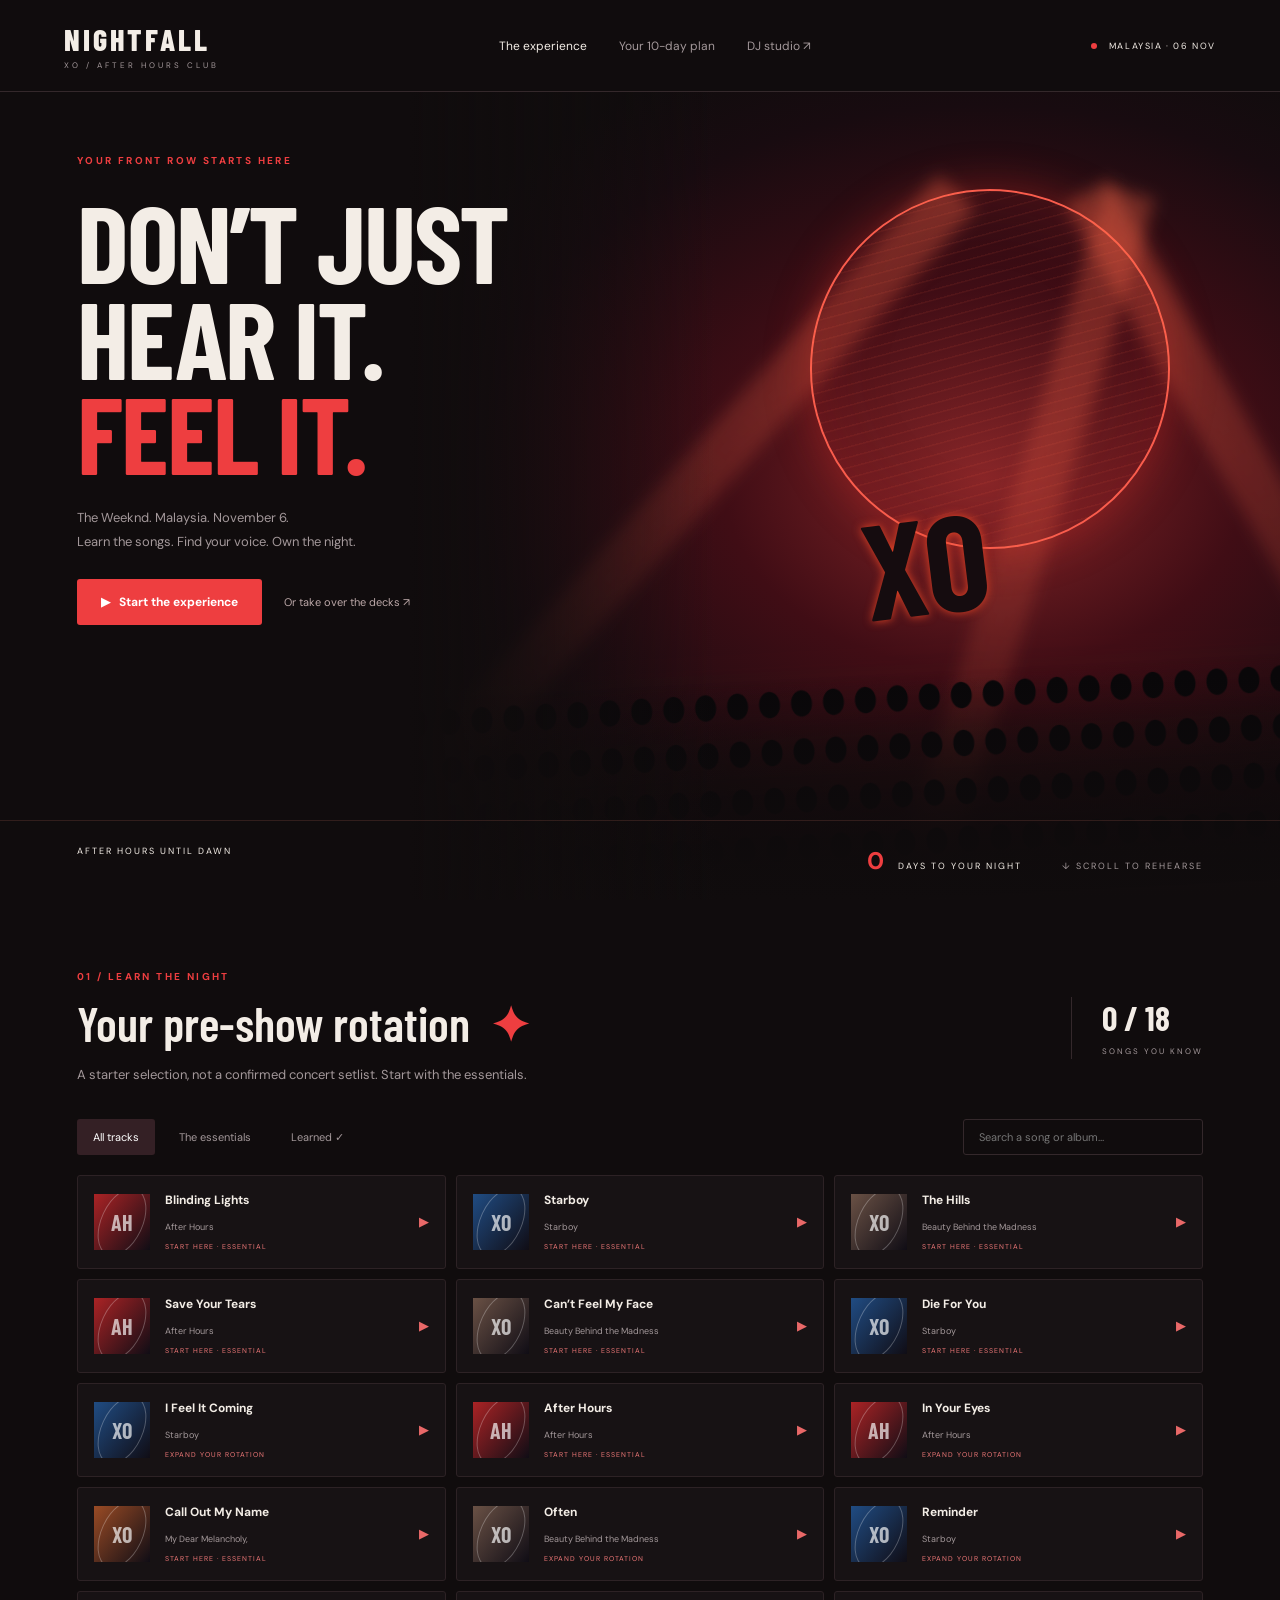
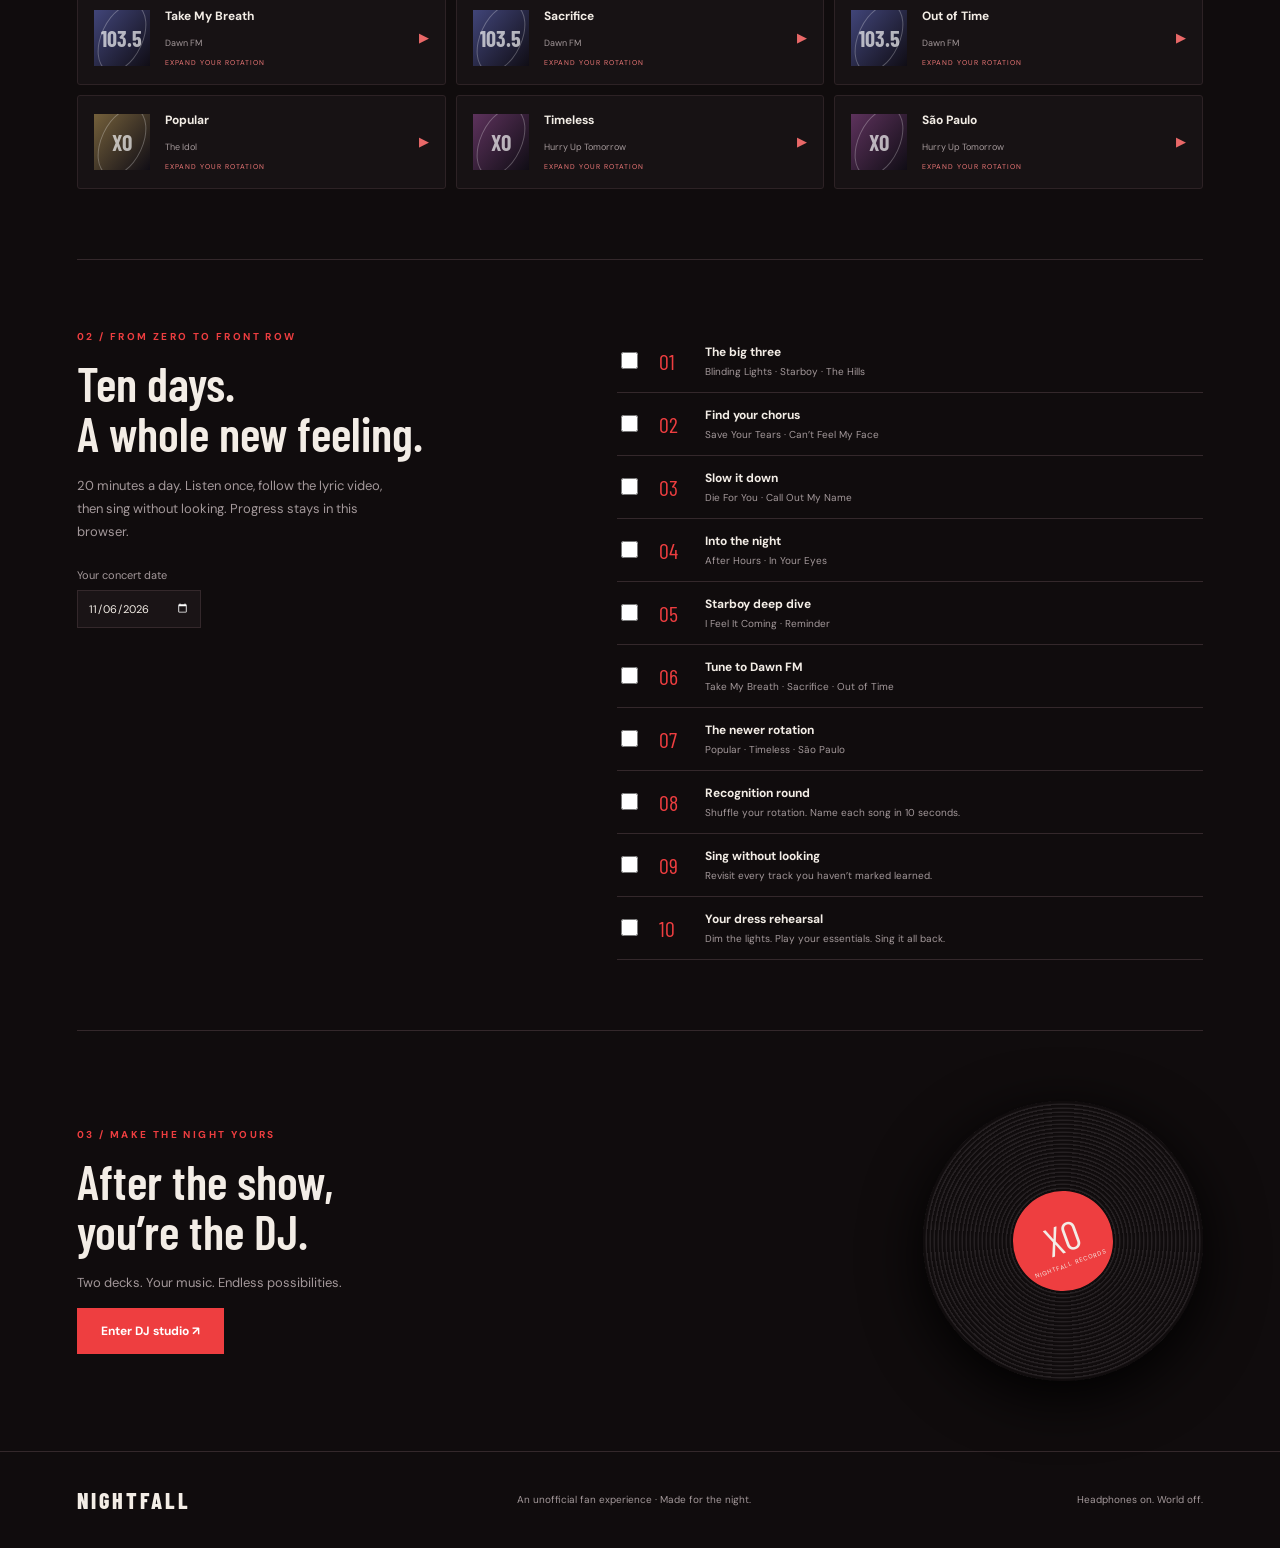
==== index.html @ f2410862 "Publish Nightfall concert practice and DJ studio" ====
<!doctype html>
<html lang="en"><head><meta charset="UTF-8"><meta name="viewport" content="width=device-width,initial-scale=1"><meta name="theme-color" content="#100c0d"><meta name="description" content="Your personal road to The Weeknd. Listen, learn and step into the night."><title>NIGHTFALL — The Weeknd, learned by heart</title><link rel="stylesheet" href="style.css"></head>
<body><header><a class="brand" href="index.html">NIGHTFALL<span>XO / AFTER HOURS CLUB</span></a><nav><a class="active" href="index.html">The experience</a><button id="planNav">Your 10-day plan</button><a href="mixer.html" target="_blank" rel="noopener">DJ studio ↗</a></nav><span class="live"><i></i> MALAYSIA · 06 NOV</span></header>
<main><section class="hero"><div class="hero-art" aria-hidden="true"><div class="moon"></div><div class="beam b1"></div><div class="beam b2"></div><div class="beam b3"></div><div class="stage">XO</div><div class="crowd"></div></div><div class="hero-copy"><div class="eyebrow">YOUR FRONT ROW STARTS HERE</div><h1>DON’T JUST<br>HEAR IT.<br><em>FEEL IT.</em></h1><p>The Weeknd. Malaysia. November 6.<br>Learn the songs. Find your voice. Own the night.</p><button class="primary" id="start">▶ &nbsp; Start the experience</button><a class="quiet" href="mixer.html" target="_blank" rel="noopener">Or take over the decks ↗</a></div><div class="hero-foot"><span>AFTER HOURS UNTIL DAWN</span><span><b id="days">13</b> DAYS TO YOUR NIGHT <span class="tiny">↓ SCROLL TO REHEARSE</span></span></div></section>
<section class="library" id="library"><div class="section-title"><div><div class="eyebrow">01 / LEARN THE NIGHT</div><h2>Your pre-show rotation<span>✦</span></h2><p>A starter selection, not a confirmed concert setlist. Start with the essentials.</p></div><div class="progress"><strong id="learnedCount">0 / 18</strong><span>SONGS YOU KNOW</span></div></div><div class="toolbar"><div class="filters"><button class="selected" data-filter="all">All tracks</button><button data-filter="essential">The essentials</button><button data-filter="learned">Learned ✓</button></div><input id="search" placeholder="Search a song or album…" aria-label="Search songs"></div><div id="songs" class="songs"></div></section>
<section id="plan" class="plan"><div><div class="eyebrow">02 / FROM ZERO TO FRONT ROW</div><h2>Ten days.<br>A whole new feeling.</h2><p>20 minutes a day. Listen once, follow the lyric video, then sing without looking. Progress stays in this browser.</p><label class="date-label">Your concert date <input type="date" id="concertDate" value="2026-11-06"></label></div><div id="planDays"></div></section>
<section class="studio-promo"><div><div class="eyebrow">03 / MAKE THE NIGHT YOURS</div><h2>After the show,<br>you’re the DJ.</h2><p>Two decks. Your music. Endless possibilities.</p><a class="primary" href="mixer.html" target="_blank" rel="noopener">Enter DJ studio ↗</a></div><div class="vinyl"><span>XO<br><small>NIGHTFALL RECORDS</small></span></div></section></main>
<footer><a class="brand" href="#">NIGHTFALL</a><span>An unofficial fan experience · Made for the night.</span><span>Headphones on. World off.</span></footer>
<dialog id="player"><div class="dialog-head"><div><div class="eyebrow">NOW REHEARSING</div><h2 id="playingTitle"></h2></div><button id="closePlayer" aria-label="Close player">✕</button></div><div class="player-grid"><div><div id="video"></div><div class="player-actions"><button id="officialBtn">Official video</button><button id="lyricsBtn">Find lyric video ↗</button><button id="stageBtn">⛶ Concert mode</button></div><p class="hint">Press play in the video. If embedding is unavailable, use the YouTube link.</p><a id="youtubeLink" target="_blank" rel="noopener">Watch on YouTube ↗</a></div><div class="practice"><div class="eyebrow">MAKE IT SECOND NATURE</div><h3>Listen. Repeat.<br>Sing it back.</h3><p id="songTip"></p><button class="primary" id="markLearned">✓ I know this one</button><hr><label class="upload-label">＋ Import your lyrics (.lrc / .txt)<input id="lyricFile" type="file" accept=".lrc,.txt" hidden></label><p class="hint">Use lyrics you have permission to use. LRC lines follow the video clock; click a line to seek.</p><div id="lyricDisplay" aria-live="off"></div></div></div></dialog><div class="toast" id="toast" role="status"></div><script src="app.js"></script></body></html>
---- style.css ----
@import url('https://fonts.googleapis.com/css2?family=Barlow+Condensed:wght@500;600;700;800;900&family=DM+Sans:wght@400;500;600;700&display=swap');
:root{--bg:#100c0d;--panel:#1a1416;--line:#34282b;--muted:#a3989a;--text:#f3ede6;--red:#ee3e40}*{box-sizing:border-box}html{scroll-behavior:smooth}body{margin:0;background:var(--bg);color:var(--text);font-family:'DM Sans',sans-serif}button,input,select{font:inherit}button,a,input,select{touch-action:manipulation}button,a{ -webkit-tap-highlight-color:transparent}button{cursor:pointer}a{color:inherit;text-decoration:none}button{color:inherit;border:1px solid var(--line);background:transparent;padding:10px 16px;border-radius:3px}button:hover,a.primary:hover{background:#472125}button:focus-visible,a:focus-visible,input:focus-visible{outline:2px solid #ff9999;outline-offset:4px}header{height:92px;padding:0 5%;display:flex;align-items:center;justify-content:space-between;border-bottom:1px solid var(--line);gap:24px}.brand{font-family:'Barlow Condensed',Impact,sans-serif;font-size:30px;font-weight:800;letter-spacing:3px}.brand span{display:block;font:8px 'DM Sans',sans-serif;letter-spacing:3px;color:var(--muted);margin-top:3px}nav{display:flex;gap:32px;align-items:center;font-size:12px;color:var(--muted)}nav button{border:0;padding:0}nav .active{color:var(--text)}.live{font-size:9px;letter-spacing:1.6px}.live i{display:inline-block;width:6px;height:6px;background:var(--red);border-radius:100%;margin-right:8px}.hero{min-height:650px;height:calc(100vh - 92px);max-height:900px;position:relative;overflow:hidden}.hero-copy{position:relative;z-index:2;padding:62px 6% 100px}.eyebrow{font-size:10px;letter-spacing:2.4px;color:var(--red);font-weight:700}h1{font-family:'Barlow Condensed',Impact,sans-serif;font-size:clamp(76px,8.5vw,132px);letter-spacing:-2px;line-height:.88;margin:26px 0}h1 em{font-style:normal;color:var(--red)}p{color:var(--muted);font-size:13px;line-height:1.8}.hero-copy p{margin:26px 0}.primary{background:var(--red);color:white;padding:15px 24px;border:0;display:inline-block;font-size:12px;font-weight:700}.quiet{font-size:11px;color:#bca8a8;margin-left:22px}.hero-art{position:absolute;inset:0 0 0 32%;background:radial-gradient(ellipse at 66% 48%,#892628 0,#400d15 32%,#180b10 63%,#100c0d 78%);overflow:hidden}.hero-art:after{content:'';position:absolute;inset:0;background:linear-gradient(90deg,var(--bg),transparent 35%),linear-gradient(0deg,#100c0d,transparent 28%);pointer-events:none}.moon{position:absolute;width:360px;height:360px;border-radius:50%;border:2px solid #fa5c4c;box-shadow:0 0 45px #d52d2666,inset 0 0 70px #c6262944;left:46%;top:12%;background:repeating-linear-gradient(0deg,transparent 0 8px,#ee5a3b18 9px 10px);transform:rotate(-15deg)}.beam{position:absolute;width:50px;height:850px;top:100px;left:60%;background:linear-gradient(#ff684955,transparent);transform-origin:top;filter:blur(8px)}.b1{transform:rotate(42deg)}.b2{transform:rotate(-30deg);left:75%}.b3{transform:rotate(17deg);left:80%}.stage{position:absolute;left:52%;top:48%;font:bold 135px 'Barlow Condensed',Impact;color:#150c0f;text-shadow:0 0 10px #e74526;transform:rotate(-7deg)}.crowd{position:absolute;bottom:0;height:28%;width:110%;background:radial-gradient(ellipse at 12px 25px,#090709 10px,transparent 11px) 0 0/32px 48px,linear-gradient(transparent,#090709);transform:rotate(-3deg);filter:drop-shadow(0 -10px 20px #b8262311)}.hero-foot{position:absolute;bottom:0;width:100%;padding:24px 6%;border-top:1px solid #75433b55;display:flex;justify-content:space-between;font-size:9px;letter-spacing:2px;z-index:3}.hero-foot b{font-size:24px;color:var(--red);margin-right:8px}.tiny{margin-left:36px;color:var(--muted)}.library,.plan,.studio-promo{margin:0 6%;padding:70px 0}.section-title{display:flex;align-items:center;justify-content:space-between}h2{font-family:'Barlow Condensed',Impact,sans-serif;font-size:48px;line-height:1.05;font-weight:600;margin:15px 0}h2 span{color:var(--red);padding-left:20px}.section-title p{margin:0}.progress{border-left:1px solid var(--line);padding-left:30px}.progress strong{display:block;font-family:'Barlow Condensed',Impact;font-size:34px}.progress span{font-size:8px;letter-spacing:2px;color:var(--muted)}.toolbar{display:flex;justify-content:space-between;margin:32px 0 20px;gap:15px}.filters{display:flex;gap:8px}.filters button{font-size:11px;border:0;color:var(--muted)}.filters .selected{background:#342025;color:white}.toolbar input{background:transparent;border:1px solid var(--line);color:white;padding:10px 15px;width:240px;border-radius:3px;font-size:11px}.songs{display:grid;grid-template-columns:repeat(3,1fr);gap:10px}.song{display:flex;align-items:center;gap:15px;background:#171214;border:1px solid #2d2225;padding:16px;text-align:left;min-height:94px}.song:hover{border-color:#7f373b;background:#28181d}.song .cover{width:56px;height:56px;flex-shrink:0;display:grid;place-items:center;font:700 22px 'Barlow Condensed';color:#ffffffaa;background:linear-gradient(130deg,var(--c),#100d15);position:relative;overflow:hidden}.cover:after{content:'';position:absolute;width:40px;height:70px;border:1px solid #ffffff44;transform:rotate(25deg);border-radius:50%}.song .meta{flex:1}.song strong{font-size:12px;display:block;margin-bottom:6px}.song small{font-size:9px;color:var(--muted)}.song .tag{font-size:7px;letter-spacing:1px;color:#ed7777;display:block;margin-top:7px}.song .play{font-size:13px;color:#e96868}.plan{border-top:1px solid var(--line);display:grid;grid-template-columns:1fr 1.3fr;gap:90px}.plan p{max-width:330px}.date-label{font-size:11px;color:var(--muted);display:block;margin-top:24px}.date-label input{display:block;background:var(--panel);color:var(--text);border:1px solid var(--line);padding:10px;margin-top:8px;color-scheme:dark}.day{display:flex;gap:18px;align-items:center;border-bottom:1px solid var(--line);padding:14px 0}.day input{accent-color:var(--red);width:17px;height:17px}.day span{color:var(--red);font:22px 'Barlow Condensed';width:28px}.day strong{font-size:12px;display:block}.day small{color:var(--muted);font-size:10px;display:block;margin-top:5px}.studio-promo{border-top:1px solid var(--line);display:flex;justify-content:space-between;align-items:center}.vinyl{width:280px;height:280px;border-radius:50%;display:grid;place-items:center;background:repeating-radial-gradient(circle,#252022 0 1px,#100c0d 2px 4px);box-shadow:0 15px 60px #000}.vinyl span{width:100px;height:100px;background:var(--red);border-radius:50%;display:flex;align-items:center;justify-content:center;flex-direction:column;font:40px 'Barlow Condensed';transform:rotate(-20deg)}.vinyl small{font:6px 'DM Sans';letter-spacing:1px}footer{padding:35px 6%;border-top:1px solid var(--line);display:flex;align-items:center;justify-content:space-between;color:var(--muted);font-size:10px}footer .brand{color:var(--text);font-size:22px}dialog{background:#171013;color:var(--text);border:1px solid #693038;border-radius:5px;width:min(1100px,95vw);max-height:95vh;padding:30px}dialog::backdrop{background:#050305e8;backdrop-filter:blur(10px)}.dialog-head{display:flex;align-items:center;justify-content:space-between;margin-bottom:20px}.dialog-head h2{font-size:36px}.player-grid{display:grid;grid-template-columns:1.6fr 1fr;gap:28px}#video{aspect-ratio:16/9;background:#080608}#video iframe{width:100%;height:100%;border:0}.player-actions{display:flex;gap:8px;margin-top:16px;flex-wrap:wrap}.player-actions button{font-size:10px}h3{font-family:'Barlow Condensed';font-size:32px;margin:14px 0}.hint{font-size:10px}#youtubeLink{font-size:11px;color:#f87575}.practice hr{border:0;border-top:1px solid var(--line);margin:24px 0}.upload-label{font-size:11px;cursor:pointer;color:#f87575}#lyricDisplay{max-height:210px;overflow:auto;font-size:13px;line-height:2;white-space:pre-wrap}#lyricDisplay button{display:block;border:0;color:var(--muted);text-align:left;padding:4px}#lyricDisplay button.current{color:white;background:#5a242b}.toast{position:fixed;bottom:20px;left:50%;transform:translateX(-50%);padding:12px 20px;background:#e7d8d5;color:#211218;border-radius:4px;font-size:12px;display:none;z-index:100}.concert{background:radial-gradient(#7c162c,#0d080b);width:98vw;max-width:98vw;max-height:98vh}.concert .practice{background:#0d080baa;padding:20px}.empty{padding:30px;color:var(--muted)}
@media(max-width:800px){header{height:78px}.brand{font-size:24px}nav{gap:16px}nav button,.live{display:none}.hero{min-height:640px;height:85vh}.hero-copy{padding-top:60px}.hero-art{left:0;opacity:.7}.moon{left:50%;width:270px;height:270px}.hero-copy h1{font-size:100px}.hero-copy p{color:#d7c5c6}.quiet{display:block;margin:18px 0}.tiny{display:none}.hero-foot{font-size:8px}.songs{grid-template-columns:repeat(2,1fr)}.plan{gap:30px}.section-title h2{font-size:38px}.player-grid{grid-template-columns:1fr}.studio-promo .vinyl{width:210px;height:210px}footer{gap:20px}footer span:last-child{display:none}}
@media(max-width:520px){nav{font-size:10px;gap:14px}.brand span{font-size:6px}.hero-copy h1{font-size:91px}.songs{grid-template-columns:1fr}.toolbar{flex-direction:column}.toolbar input{width:100%}.section-title{align-items:flex-start}.section-title h2{font-size:34px}.section-title p{font-size:11px;max-width:240px}.progress{padding-left:12px}.progress strong{font-size:28px}.progress span{font-size:6px}.section-title h2 span{display:none}.plan{grid-template-columns:1fr;gap:20px}.studio-promo .vinyl{display:none}h2{font-size:42px}.library,.plan,.studio-promo{padding:45px 0}dialog{padding:20px}.hero-foot{letter-spacing:1px}footer span{font-size:9px;max-width:150px}}
@media(prefers-reduced-motion:reduce){html{scroll-behavior:auto}*{animation:none!important}}
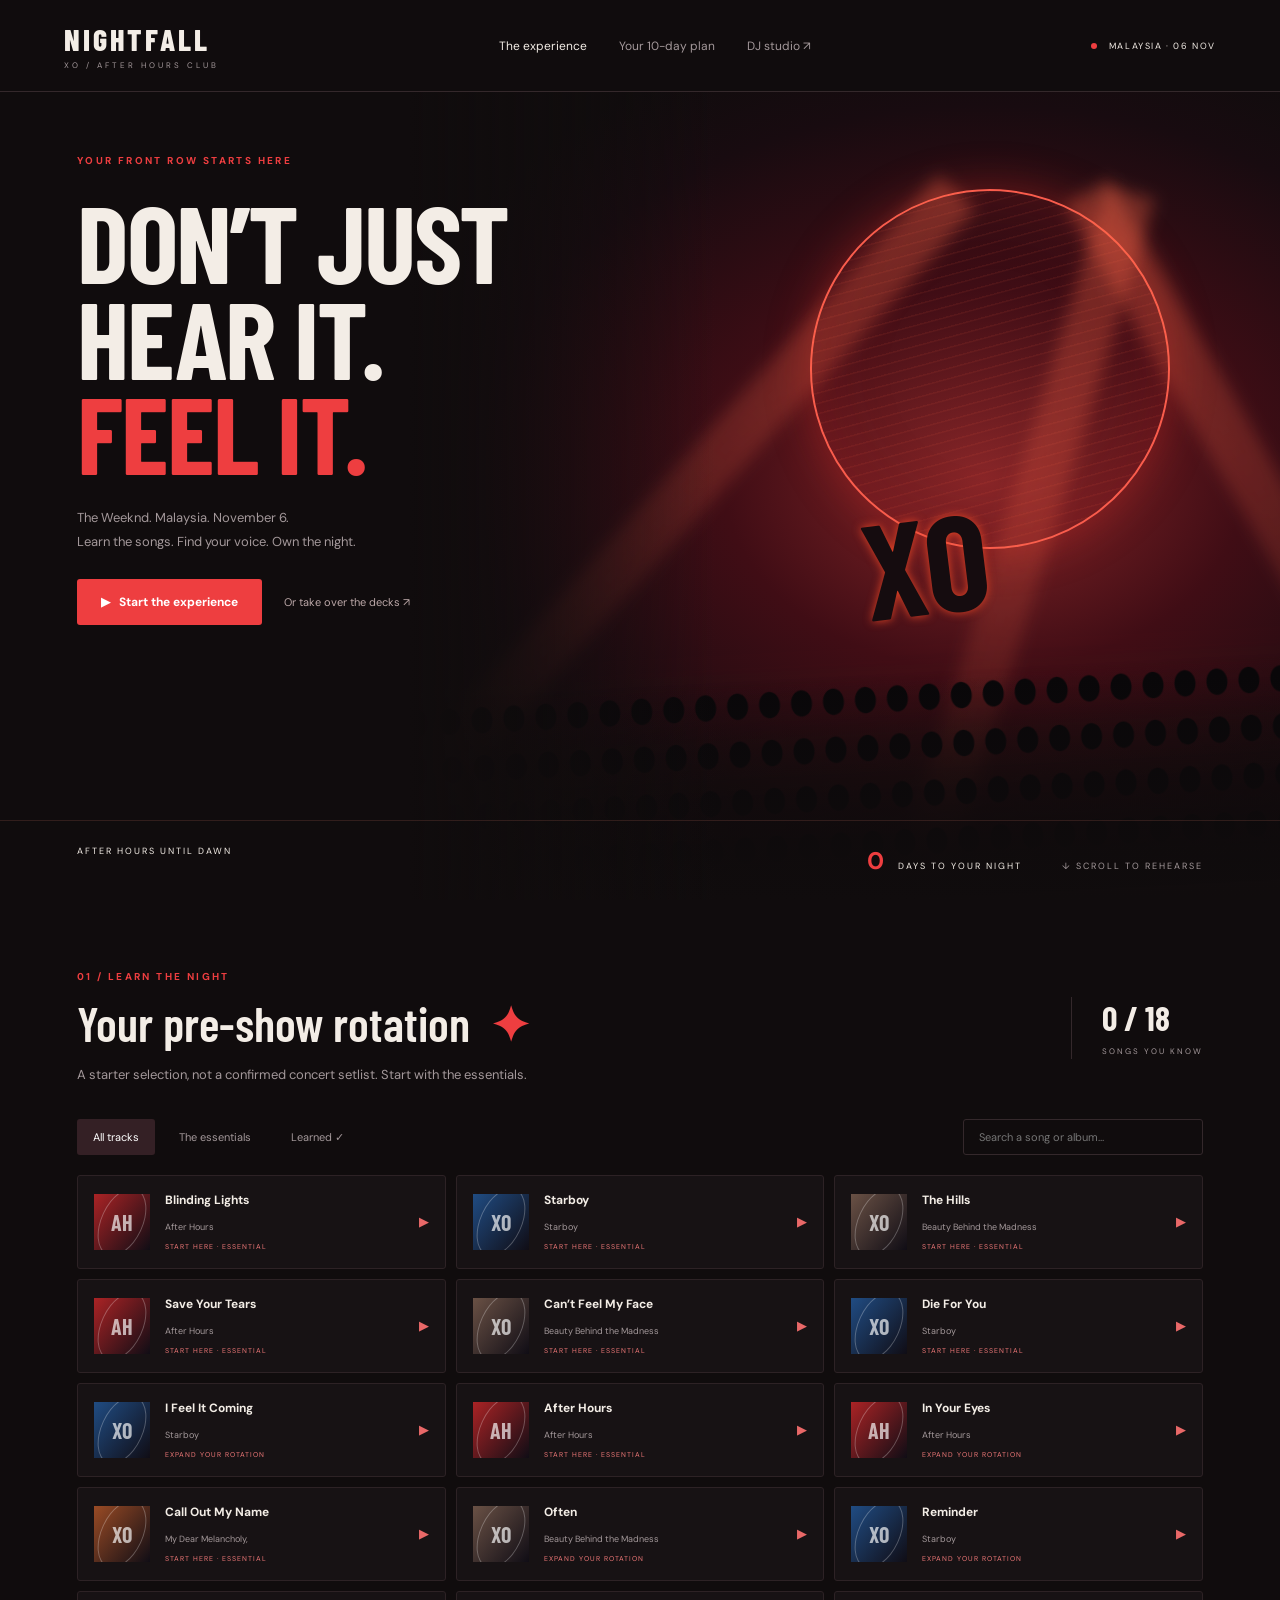
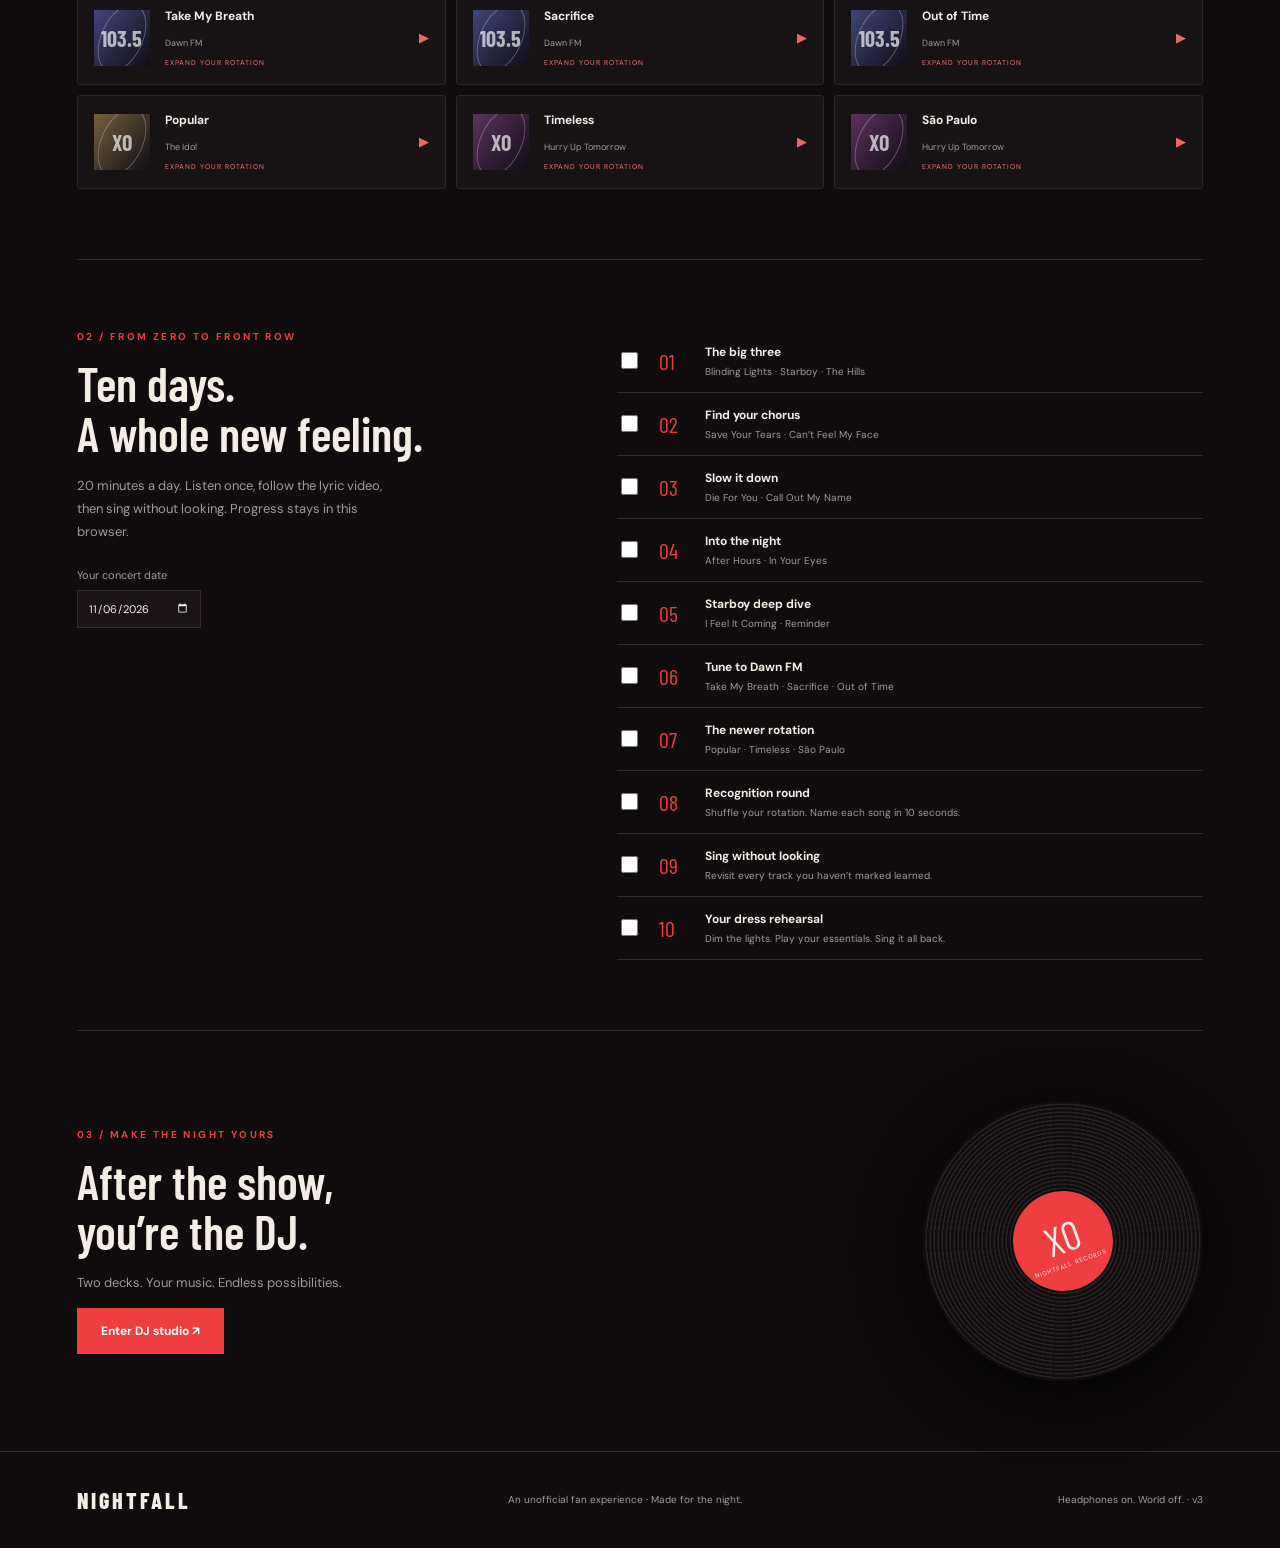
==== commit 06bd58de: "Correct YouTube iframe referrer setup and clarify automatic lyrics" ====
--- a/index.html
+++ b/index.html
@@ -1,9 +1,26 @@
 <!doctype html>
-<html lang="en"><head><meta charset="UTF-8"><meta name="viewport" content="width=device-width,initial-scale=1"><meta name="theme-color" content="#100c0d"><meta name="description" content="Your personal road to The Weeknd. Listen, learn and step into the night."><title>NIGHTFALL — The Weeknd, learned by heart</title><link rel="stylesheet" href="style.css"></head>
+<html lang="en"><head><meta charset="UTF-8"><meta name="viewport" content="width=device-width,initial-scale=1"><meta name="referrer" content="strict-origin-when-cross-origin"><meta name="theme-color" content="#100c0d"><meta name="description" content="Your personal road to The Weeknd. Listen, learn and step into the night."><title>NIGHTFALL — The Weeknd, learned by heart</title><link rel="stylesheet" href="style.css?v=3"><link rel="stylesheet" href="experience.css?v=3"></head>
 <body><header><a class="brand" href="index.html">NIGHTFALL<span>XO / AFTER HOURS CLUB</span></a><nav><a class="active" href="index.html">The experience</a><button id="planNav">Your 10-day plan</button><a href="mixer.html" target="_blank" rel="noopener">DJ studio ↗</a></nav><span class="live"><i></i> MALAYSIA · 06 NOV</span></header>
 <main><section class="hero"><div class="hero-art" aria-hidden="true"><div class="moon"></div><div class="beam b1"></div><div class="beam b2"></div><div class="beam b3"></div><div class="stage">XO</div><div class="crowd"></div></div><div class="hero-copy"><div class="eyebrow">YOUR FRONT ROW STARTS HERE</div><h1>DON’T JUST<br>HEAR IT.<br><em>FEEL IT.</em></h1><p>The Weeknd. Malaysia. November 6.<br>Learn the songs. Find your voice. Own the night.</p><button class="primary" id="start">▶ &nbsp; Start the experience</button><a class="quiet" href="mixer.html" target="_blank" rel="noopener">Or take over the decks ↗</a></div><div class="hero-foot"><span>AFTER HOURS UNTIL DAWN</span><span><b id="days">13</b> DAYS TO YOUR NIGHT <span class="tiny">↓ SCROLL TO REHEARSE</span></span></div></section>
 <section class="library" id="library"><div class="section-title"><div><div class="eyebrow">01 / LEARN THE NIGHT</div><h2>Your pre-show rotation<span>✦</span></h2><p>A starter selection, not a confirmed concert setlist. Start with the essentials.</p></div><div class="progress"><strong id="learnedCount">0 / 18</strong><span>SONGS YOU KNOW</span></div></div><div class="toolbar"><div class="filters"><button class="selected" data-filter="all">All tracks</button><button data-filter="essential">The essentials</button><button data-filter="learned">Learned ✓</button></div><input id="search" placeholder="Search a song or album…" aria-label="Search songs"></div><div id="songs" class="songs"></div></section>
 <section id="plan" class="plan"><div><div class="eyebrow">02 / FROM ZERO TO FRONT ROW</div><h2>Ten days.<br>A whole new feeling.</h2><p>20 minutes a day. Listen once, follow the lyric video, then sing without looking. Progress stays in this browser.</p><label class="date-label">Your concert date <input type="date" id="concertDate" value="2026-11-06"></label></div><div id="planDays"></div></section>
 <section class="studio-promo"><div><div class="eyebrow">03 / MAKE THE NIGHT YOURS</div><h2>After the show,<br>you’re the DJ.</h2><p>Two decks. Your music. Endless possibilities.</p><a class="primary" href="mixer.html" target="_blank" rel="noopener">Enter DJ studio ↗</a></div><div class="vinyl"><span>XO<br><small>NIGHTFALL RECORDS</small></span></div></section></main>
-<footer><a class="brand" href="#">NIGHTFALL</a><span>An unofficial fan experience · Made for the night.</span><span>Headphones on. World off.</span></footer>
-<dialog id="player"><div class="dialog-head"><div><div class="eyebrow">NOW REHEARSING</div><h2 id="playingTitle"></h2></div><button id="closePlayer" aria-label="Close player">✕</button></div><div class="player-grid"><div><div id="video"></div><div class="player-actions"><button id="officialBtn">Official video</button><button id="lyricsBtn">Find lyric video ↗</button><button id="stageBtn">⛶ Concert mode</button></div><p class="hint">Press play in the video. If embedding is unavailable, use the YouTube link.</p><a id="youtubeLink" target="_blank" rel="noopener">Watch on YouTube ↗</a></div><div class="practice"><div class="eyebrow">MAKE IT SECOND NATURE</div><h3>Listen. Repeat.<br>Sing it back.</h3><p id="songTip"></p><button class="primary" id="markLearned">✓ I know this one</button><hr><label class="upload-label">＋ Import your lyrics (.lrc / .txt)<input id="lyricFile" type="file" accept=".lrc,.txt" hidden></label><p class="hint">Use lyrics you have permission to use. LRC lines follow the video clock; click a line to seek.</p><div id="lyricDisplay" aria-live="off"></div></div></div></dialog><div class="toast" id="toast" role="status"></div><script src="app.js"></script></body></html>
+<footer><a class="brand" href="#">NIGHTFALL</a><span>An unofficial fan experience · Made for the night.</span><span>Headphones on. World off. · v3</span></footer>
+<dialog id="player" data-mode="concert" data-theme="crimson">
+  <div class="dialog-head"><div><div class="eyebrow">YOUR PRIVATE HEADLINER</div><h2 id="playingTitle"></h2></div><div class="head-actions"><button id="fullscreenBtn" aria-label="Toggle full screen">⛶ Full screen</button><button id="closePlayer" aria-label="Close player">✕</button></div></div>
+  <div class="experience-toolbar"><div class="mode-switch" aria-label="Experience mode"><button data-mode="concert" aria-pressed="true">✦ Concert</button><button data-mode="karaoke" aria-pressed="false">♫ Karaoke</button><button data-mode="practice" aria-pressed="false">Learn</button></div><div class="scene-options"><label>LIGHTS <select id="stageTheme"><option value="crimson">After Hours red</option><option value="violet">Electric violet</option><option value="gold">Golden hour</option></select></label><button id="motionBtn" aria-pressed="true">Motion on</button><button id="crowdBtn" aria-pressed="true">Crowd on</button></div></div>
+  <div class="player-grid"><div class="performance"><section id="arena" class="arena" aria-label="Concert stage">
+    <div class="stage-scenery" aria-hidden="true"><canvas id="glitter"></canvas><div class="stage-halo"></div><div class="spotlight s1"></div><div class="spotlight s2"></div><div class="spotlight s3"></div><div class="stage-floor"></div><div class="audience" id="audience"></div></div>
+    <div class="stage-topline"><span id="sceneLabel">LIVE FROM YOUR ROOM</span><span id="clock">00:00</span></div>
+    <div class="karaoke-screen" id="karaokeScreen"><p id="lyricPrev" class="lyric-context"></p><h3 id="lyricCurrent">THE NIGHT IS YOURS.</h3><p id="lyricNext" class="lyric-context">Press play below. Turn the world down.</p><span id="lyricStatus">Official lyric videos available · or add your own lyrics</span></div>
+    <div class="video-frame"><div id="video"></div></div>
+    <div class="arena-bottom"><span id="visualStatus">AMBIENT LIGHT SHOW</span><span>XO · MALAYSIA · 06 NOV</span></div>
+  </section><div class="playback-notice" id="playbackNotice" hidden role="status"><strong>Video playback needs attention</strong><p id="playbackError"></p><div><button id="retryVideo">Retry player</button><button id="copySite">Copy site link for Chrome / Safari</button><button id="useCompanion">Use external YouTube + lyric clock</button></div></div><div class="player-actions"><button id="officialBtn">Official video</button><button id="lyricsBtn">Lyric video / search ↗</button><a class="button-link" id="youtubeLink" target="_blank" rel="noopener">Open in YouTube ↗</a><button id="previousSong" aria-label="Previous song">←</button><button id="nextSong" aria-label="Next song">Next track →</button></div>
+  <details class="companion-help" id="companionHelp"><summary>Playing in the YouTube app / another tab?</summary><p>YouTube cannot share its playback clock across tabs. Play the song there, then start this manual lyric clock at the same moment. Adjust with ±5 seconds. Return to the embedded player whenever it works.</p><div class="companion-controls"><button id="startClock">▶ Start lyric clock</button><button id="resetClock">↺ Reset</button><button id="clockBack">−5s</button><button id="clockForward">+5s</button><span id="clockMode">Manual sync · not connected to external YouTube</span></div></details>
+  <div class="local-playback"><label class="upload-label">＋ Play your own audio<input id="practiceAudio" type="file" accept="audio/*" hidden></label><span id="audioName"></span><audio id="localSong" controls hidden></audio></div>
+  <details class="premium-help"><summary>Have YouTube Premium but seeing ads?</summary><p>Open this site in the browser where you’re signed into your Premium account. In-app browsers may use a separate YouTube session. YouTube cookies also need to be allowed for the embedded player to recognise your membership. This site cannot disable YouTube ads.</p><a href="https://www.youtube.com/" target="_blank" rel="noopener">Check your YouTube account ↗</a> · <a href="https://support.google.com/youtube/answer/7437519" target="_blank" rel="noopener">YouTube’s troubleshooting guide ↗</a><p>If the video won’t play here, use Open in YouTube or an audio file you own.</p></details></div>
+  <aside class="practice"><div class="eyebrow">SING IT LIKE YOU MEAN IT</div><h3>Your voice.<br>The whole room.</h3><p id="songTip"></p><button class="primary" id="markLearned">✓ I know this one</button><hr>
+  <div class="eyebrow">LYRICS, CENTRE STAGE</div><p id="lyricsLoadState" class="lyrics-state" role="status">Lyrics load automatically when you choose a song.</p><p class="hint">No import needed when automatic lyrics are available. Use the timing slider if the music video has a different intro.</p><button id="fetchLyrics">↻ Find lyrics automatically</button><p class="hint"><a id="lyricProvider" href="https://lrclib.net/" target="_blank" rel="noopener">Lyrics provided by LRCLIB</a></p><details id="customLyrics"><summary>Use your own lyrics (optional)</summary><label class="upload-label">＋ Import .lrc / .txt<input id="lyricFile" type="file" accept=".lrc,.txt" hidden></label>
+  <details id="pasteLyrics"><summary>Paste your lyrics</summary><textarea id="lyricInput" placeholder="Paste your lyrics or timestamped LRC here…" aria-label="Your lyrics" rows="5" maxlength="150000"></textarea><button id="applyLyrics">Put lyrics on stage</button></details></details>
+  <div class="lyric-controls"><button id="prevLine" aria-label="Previous lyric line">← Line</button><button id="nextLine">Next line →</button></div><label class="sync-label">Lyrics timing <input id="lyricOffset" type="range" min="-120" max="120" step="0.1" value="0" aria-label="Lyrics timing adjustment"><output id="offsetValue">0.0s</output></label><p class="hint">Positive = lyrics appear earlier. Use this if your audio and lyric file have different intros. Arrow keys on the slider fine-tune by 0.1s.</p><label class="sync-label">Text size <input id="lyricSize" type="range" min="24" max="66" step="1" value="42" aria-label="Lyric text size"></label><button id="clearLyrics">Clear saved lyrics</button><div id="lyricDisplay" aria-live="off"></div></aside></div>
+</dialog><div class="toast" id="toast" role="status"></div><script src="tracks.js?v=3"></script><script src="lyric-core.js?v=3"></script><script src="player-core.js?v=3"></script><script src="app.js?v=3"></script></body></html>
--- a/experience.css
+++ b/experience.css
@@ -0,0 +1,15 @@
+#player{--stage-rgb:237,46,80;--lyric-size:42px;width:min(1400px,98vw);max-width:98vw;max-height:98dvh;padding:24px;background:#100a11;border:1px solid #6b314a}#player[data-theme=violet]{--stage-rgb:162,91,255}#player[data-theme=gold]{--stage-rgb:247,180,73}#player .dialog-head{margin-bottom:16px}#player .dialog-head h2{font-size:32px;margin:6px 0}.head-actions{display:flex;gap:8px}.head-actions button{font-size:11px}.experience-toolbar{display:flex;justify-content:space-between;align-items:center;gap:12px;margin-bottom:16px;flex-wrap:wrap}.mode-switch{display:flex;background:#20151e;border-radius:5px;padding:4px;gap:3px}.mode-switch button{font-size:11px;border:0}.mode-switch button[aria-pressed=true]{background:#ef3c60;color:#fff}.scene-options{display:flex;gap:9px;align-items:center}.scene-options label{font-size:8px;letter-spacing:1px;display:flex;align-items:center;gap:8px}.scene-options select{background:#21151f;border:1px solid #583044;color:#eadde5;padding:8px;font-size:10px}.scene-options button{font-size:9px;padding:8px}.player-grid{grid-template-columns:minmax(0,1fr) 270px;gap:22px}.performance{min-width:0}.arena{position:relative;isolation:isolate;overflow:hidden;min-height:610px;border:1px solid #6a2b45;border-radius:8px;background:#0a0710;padding:18px 28px 120px;display:flex;flex-direction:column;align-items:center}.stage-scenery{position:absolute;inset:0;z-index:-1;background:radial-gradient(ellipse at 50% 15%,rgba(var(--stage-rgb),.32),transparent 60%),linear-gradient(0deg,#08050c,#150b1b)}#glitter{position:absolute;width:100%;height:100%;inset:0}.stage-halo{position:absolute;width:460px;height:460px;max-width:85%;aspect-ratio:1;border-radius:50%;left:50%;top:0;transform:translateX(-50%);border:2px solid rgba(var(--stage-rgb),.5);box-shadow:0 0 80px rgba(var(--stage-rgb),.26),inset 0 0 80px rgba(var(--stage-rgb),.16)}.spotlight{position:absolute;top:-80px;left:18%;width:170px;height:850px;clip-path:polygon(48% 0,52% 0,100% 100%,0 100%);background:linear-gradient(rgba(var(--stage-rgb),.55),transparent);transform-origin:50% 0;filter:blur(4px);animation:sweep 11s ease-in-out infinite alternate}.spotlight.s2{left:70%;animation-delay:-7s;animation-duration:14s}.spotlight.s3{left:45%;width:100px;animation-delay:-4s;opacity:.4;background:linear-gradient(#faf1ff77,transparent)}@keyframes sweep{from{transform:rotate(-38deg)}to{transform:rotate(38deg)}}.stage-floor{position:absolute;bottom:35px;left:-25%;width:150%;height:170px;background:repeating-linear-gradient(90deg,transparent 0 59px,rgba(var(--stage-rgb),.18) 60px 61px),repeating-linear-gradient(0deg,transparent 0 29px,rgba(var(--stage-rgb),.18) 30px 31px);transform:perspective(180px) rotateX(55deg);box-shadow:0 -10px 60px rgba(var(--stage-rgb),.13)}.stage-topline,.arena-bottom{display:flex;justify-content:space-between;width:100%;font-size:8px;letter-spacing:2px;color:#cfafc3;position:relative;z-index:1}.arena-bottom{position:absolute;bottom:12px;padding:0 20px;color:#ac8da5;font-size:7px}.karaoke-screen{position:relative;z-index:1;text-align:center;width:100%;padding:16px 8px 20px;min-height:180px;display:flex;flex-direction:column;justify-content:center;align-items:center}.karaoke-screen h3{font-family:'Barlow Condensed',Impact,sans-serif;font-size:var(--lyric-size);line-height:1.05;letter-spacing:.4px;text-wrap:balance;color:white;text-shadow:0 0 24px rgba(var(--stage-rgb),.7);margin:12px 0;max-width:850px;overflow-wrap:anywhere}.lyric-context{font-size:13px;line-height:1.5;margin:0;color:#cfabc7;max-width:90%;min-height:20px}.karaoke-screen #lyricPrev{opacity:.5}.karaoke-screen #lyricStatus{font-size:8px;letter-spacing:1.2px;color:#ad88a6;margin-top:14px}.video-frame{position:relative;z-index:1;width:min(100%,600px);border:1px solid rgba(var(--stage-rgb),.55);box-shadow:0 0 35px rgba(var(--stage-rgb),.13);background:#080508;border-radius:4px;overflow:hidden}.video-frame #video{aspect-ratio:16/9}.video-frame #video>*{width:100%;height:100%}.audience{position:absolute;bottom:25px;left:0;width:100%;height:130px;display:flex;align-items:flex-end;justify-content:space-around;gap:0;pointer-events:none;overflow:hidden}.fan{position:relative;flex-shrink:0;width:35px;height:75px;background:#05040b;border-radius:44% 44% 0 0;transform-origin:50% 100%;animation:sway 3.6s ease-in-out infinite alternate;box-shadow:0 -2px 12px rgba(var(--stage-rgb),.18)}.fan:before{content:'';position:absolute;top:-17px;left:8px;width:21px;height:24px;border-radius:50%;background:#05040b}.fan .arm{position:absolute;top:-30px;left:1px;width:7px;height:65px;background:#05040b;border-radius:8px;transform:rotate(-24deg)}.fan .arm.right{left:auto;right:0;transform:rotate(20deg)}.fan .phone{position:absolute;top:-45px;left:-12px;width:10px;height:16px;border:2px solid #151121;background:#dad7ff;box-shadow:0 0 14px #c0b9ff88;border-radius:2px}.fan:nth-child(3n){height:60px;animation-delay:-1.2s;animation-duration:4.2s}.fan:nth-child(2n){height:55px;animation-delay:-2.5s}.fan:nth-child(4n){width:42px;animation-duration:3s}.fan:nth-child(5n) .phone{background:#ffbada;box-shadow:0 0 15px #ff5aab99}.no-crowd .audience{display:none}@keyframes sway{from{transform:rotate(-6deg) translateY(1px)}to{transform:rotate(6deg) translateY(6px)}}.no-motion .spotlight,.no-motion .fan{animation:none!important}#player[data-mode=karaoke] .arena{min-height:650px;padding-top:26px}#player[data-mode=karaoke] .karaoke-screen{min-height:260px}#player[data-mode=karaoke] #lyricCurrent{font-size:calc(var(--lyric-size)*1.3)}#player[data-mode=karaoke] .audience{opacity:.4}#player[data-mode=practice] .arena{min-height:0;padding:16px}#player[data-mode=practice] .stage-scenery{display:none}#player[data-mode=practice] .karaoke-screen{min-height:150px}#player[data-mode=practice] .arena-bottom{display:none}#player[data-mode=practice] .video-frame{max-width:100%;width:100%}.button-link{border:1px solid var(--line);padding:10px 12px;border-radius:3px;font-size:10px;display:inline-block}.local-playback{display:flex;align-items:center;flex-wrap:wrap;gap:12px;padding-top:18px}.local-playback #audioName{font-size:10px;color:var(--muted);max-width:240px;overflow:hidden;text-overflow:ellipsis;white-space:nowrap}audio:not([hidden]){display:block;width:100%;height:38px;color-scheme:dark}.premium-help{font-size:10px;color:var(--muted);line-height:1.7;margin-top:18px}.premium-help summary{cursor:pointer;color:#d9a7ba}.premium-help a{color:#fa9cb8}.practice{padding:15px 0}#player .practice h3{font-size:30px}#player .practice p{font-size:11px}#pasteLyrics{font-size:10px;margin:16px 0;color:#ebacbf}#pasteLyrics summary{cursor:pointer}#lyricInput{display:block;background:#21151e;color:#eee;border:1px solid #64344c;width:100%;padding:10px;margin:12px 0;resize:vertical;font-size:12px}#applyLyrics{font-size:10px}.lyric-controls{display:flex;gap:8px;margin:18px 0}.lyric-controls button{font-size:9px}.sync-label{font-size:10px;color:#c9a6bd;display:flex;gap:10px;align-items:center;margin:16px 0}.sync-label input{min-width:20px;width:100%;accent-color:#ef3c60}.sync-label output{white-space:nowrap;font:10px monospace}#clearLyrics{font-size:9px;padding:8px}#lyricDisplay{margin-top:20px;max-height:220px}#lyricDisplay button{font-size:12px;width:100%}#lyricDisplay button.current{background:#55243e;border-left:2px solid #f45f9c}#player:fullscreen{width:100vw;max-width:100vw;height:100dvh;max-height:100dvh;overflow:auto;border:0;border-radius:0}.local-source .video-frame{display:none}.local-source .karaoke-screen{min-height:370px}#player[data-mode=karaoke].local-source .karaoke-screen{min-height:430px}
+@media(min-width:1200px){#player[data-mode=concert] .arena{min-height:690px}.karaoke-screen{min-height:205px}}
+@media(max-width:850px){#player{padding:18px}.player-grid{grid-template-columns:minmax(0,1fr)}.practice{border-top:1px solid #48263b}.scene-options{gap:7px}.arena{min-height:560px}.karaoke-screen{min-height:160px}#player .dialog-head h2{font-size:28px}.head-actions button{font-size:9px;padding:8px}.local-source .karaoke-screen{min-height:320px}}
+@media(max-width:520px){#player{padding:12px;width:100vw;max-width:100vw;max-height:100dvh;height:100dvh;border:0;border-radius:0}.experience-toolbar{gap:9px}.scene-options{width:100%;justify-content:space-between}.scene-options label{font-size:7px;gap:5px}.scene-options select{font-size:9px;padding:7px;max-width:130px}.scene-options button{font-size:8px}.arena{padding:14px 10px 105px;min-height:510px}.stage-topline{font-size:6px;letter-spacing:1px}.stage-halo{height:auto}.karaoke-screen{padding:16px 0;min-height:180px}.karaoke-screen h3{font-size:calc(var(--lyric-size)*.85)}.lyric-context{font-size:11px}.karaoke-screen #lyricStatus{font-size:7px}.fan{width:26px;height:58px}.fan:before{width:17px;left:5px}.audience{height:110px}.arena-bottom{font-size:6px;padding:0 10px}.head-actions{gap:4px}.head-actions button{padding:7px}.player-actions{gap:5px}.player-actions button,.button-link{font-size:9px;padding:9px}#player[data-mode=karaoke] .arena{min-height:570px}#player[data-mode=karaoke] .karaoke-screen{min-height:250px}#player[data-mode=karaoke] #lyricCurrent{font-size:var(--lyric-size)}.spotlight{width:100px}.local-source .karaoke-screen{min-height:330px}}
+@media(prefers-reduced-motion:reduce){.spotlight,.fan{animation:none!important}}
+.playback-notice:not([hidden]){display:block;border:1px solid #b67b40;background:#302014;padding:15px;margin-top:15px;border-radius:4px}.playback-notice strong{font-size:12px;color:#ffcd91}.playback-notice p{font-size:11px;margin:8px 0;color:#dfc7b2}.playback-notice>div{display:flex;gap:8px;flex-wrap:wrap}.playback-notice button,.companion-controls button{font-size:10px;padding:9px}.companion-help{font-size:10px;color:#c7a8ba;margin-top:18px;line-height:1.7}.companion-help summary,#customLyrics summary{cursor:pointer;color:#f2a8c7}.companion-help p{font-size:11px}.companion-controls{display:flex;flex-wrap:wrap;gap:7px;align-items:center}.companion-controls span{font-size:9px;color:var(--muted)}#customLyrics{font-size:10px;padding:12px 0;border-top:1px solid #432638}#customLyrics>label{display:block;margin-top:15px}.lyrics-state{font-size:12px!important;color:#ebcfdd!important;padding:10px;border-left:2px solid #ed4778;background:#2b1726}
+.companion-source .video-frame{display:none}.companion-source .karaoke-screen{min-height:330px}#player.companion-source[data-mode=karaoke] .karaoke-screen{min-height:350px}
+@media(min-width:851px){
+  #player[data-mode=concert] .arena,#player[data-mode=karaoke] .arena{height:calc(100dvh - 205px);min-height:450px;padding:14px 24px 100px}
+  #player[data-mode=concert] .karaoke-screen,#player[data-mode=karaoke] .karaoke-screen{min-height:0;flex:1;padding:8px 0 15px}
+  .video-frame{height:clamp(200px,27vh,310px);width:auto;max-width:100%;aspect-ratio:16/9;flex-shrink:0}
+  .video-frame #video{width:100%;height:100%}
+  #player[data-mode=practice] .video-frame{height:auto;aspect-ratio:16/9}
+  .local-source .karaoke-screen{min-height:0!important}
+}
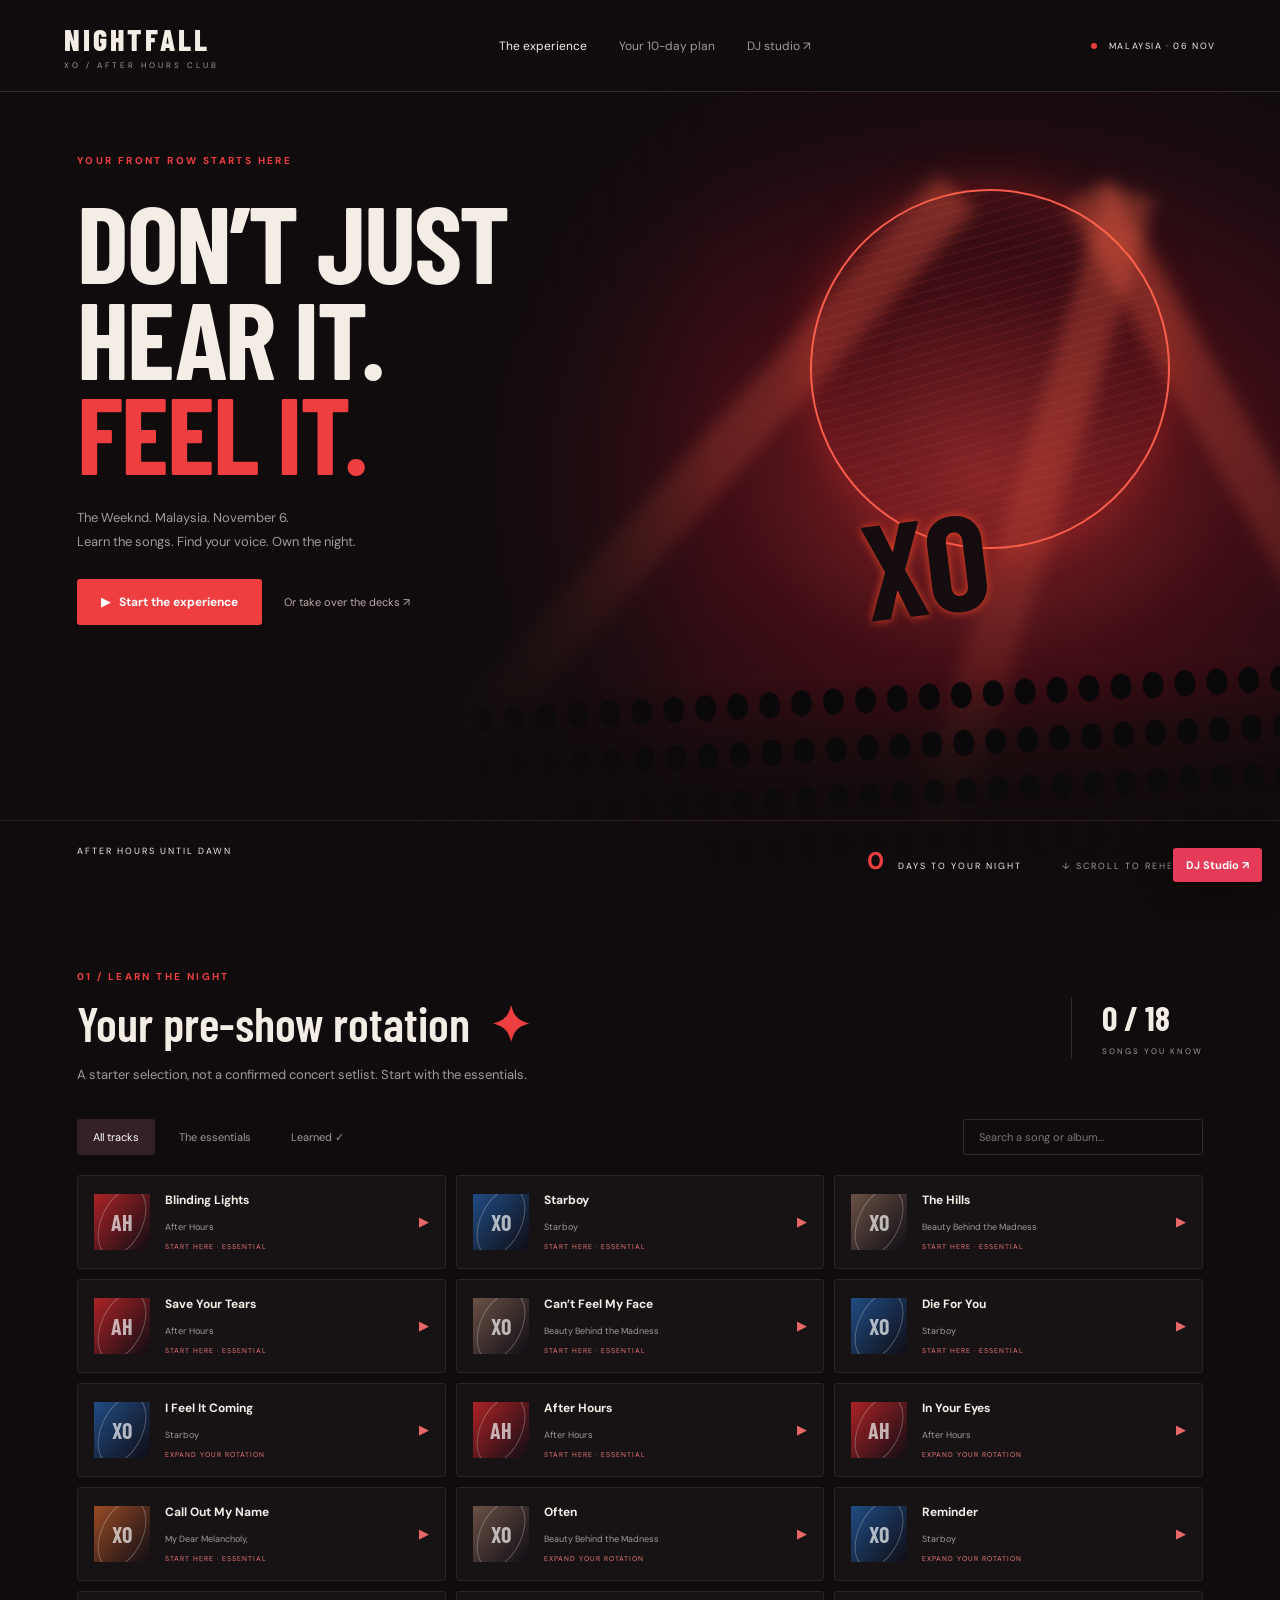
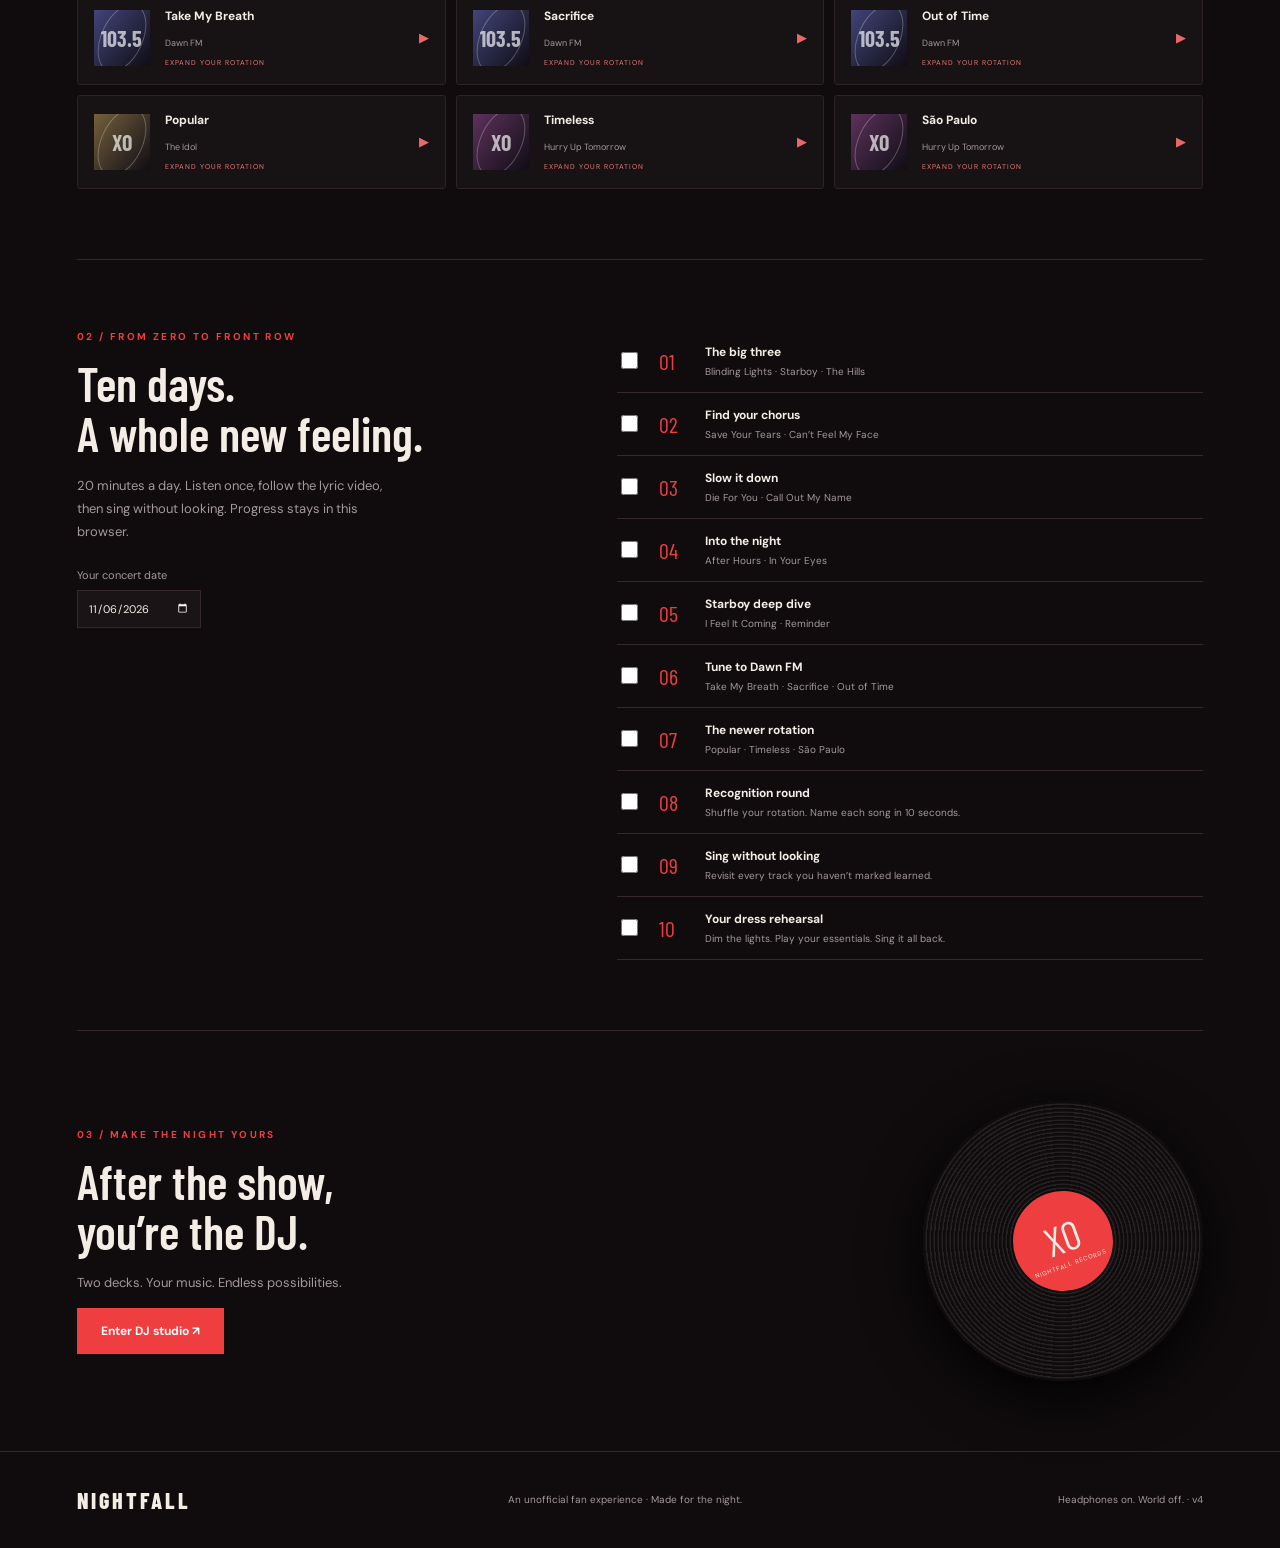
==== commit 63e4bde1: "Add DJ practice tracks and tutorials, isolate lyric timing by recording" ====
--- a/index.html
+++ b/index.html
@@ -1,13 +1,13 @@
 <!doctype html>
-<html lang="en"><head><meta charset="UTF-8"><meta name="viewport" content="width=device-width,initial-scale=1"><meta name="referrer" content="strict-origin-when-cross-origin"><meta name="theme-color" content="#100c0d"><meta name="description" content="Your personal road to The Weeknd. Listen, learn and step into the night."><title>NIGHTFALL — The Weeknd, learned by heart</title><link rel="stylesheet" href="style.css?v=3"><link rel="stylesheet" href="experience.css?v=3"></head>
+<html lang="en"><head><meta charset="UTF-8"><meta name="viewport" content="width=device-width,initial-scale=1"><meta name="referrer" content="strict-origin-when-cross-origin"><meta name="theme-color" content="#100c0d"><meta name="description" content="Your personal road to The Weeknd. Listen, learn and step into the night."><title>NIGHTFALL — The Weeknd, learned by heart</title><link rel="stylesheet" href="style.css?v=4"><link rel="stylesheet" href="experience.css?v=4"></head>
 <body><header><a class="brand" href="index.html">NIGHTFALL<span>XO / AFTER HOURS CLUB</span></a><nav><a class="active" href="index.html">The experience</a><button id="planNav">Your 10-day plan</button><a href="mixer.html" target="_blank" rel="noopener">DJ studio ↗</a></nav><span class="live"><i></i> MALAYSIA · 06 NOV</span></header>
 <main><section class="hero"><div class="hero-art" aria-hidden="true"><div class="moon"></div><div class="beam b1"></div><div class="beam b2"></div><div class="beam b3"></div><div class="stage">XO</div><div class="crowd"></div></div><div class="hero-copy"><div class="eyebrow">YOUR FRONT ROW STARTS HERE</div><h1>DON’T JUST<br>HEAR IT.<br><em>FEEL IT.</em></h1><p>The Weeknd. Malaysia. November 6.<br>Learn the songs. Find your voice. Own the night.</p><button class="primary" id="start">▶ &nbsp; Start the experience</button><a class="quiet" href="mixer.html" target="_blank" rel="noopener">Or take over the decks ↗</a></div><div class="hero-foot"><span>AFTER HOURS UNTIL DAWN</span><span><b id="days">13</b> DAYS TO YOUR NIGHT <span class="tiny">↓ SCROLL TO REHEARSE</span></span></div></section>
 <section class="library" id="library"><div class="section-title"><div><div class="eyebrow">01 / LEARN THE NIGHT</div><h2>Your pre-show rotation<span>✦</span></h2><p>A starter selection, not a confirmed concert setlist. Start with the essentials.</p></div><div class="progress"><strong id="learnedCount">0 / 18</strong><span>SONGS YOU KNOW</span></div></div><div class="toolbar"><div class="filters"><button class="selected" data-filter="all">All tracks</button><button data-filter="essential">The essentials</button><button data-filter="learned">Learned ✓</button></div><input id="search" placeholder="Search a song or album…" aria-label="Search songs"></div><div id="songs" class="songs"></div></section>
 <section id="plan" class="plan"><div><div class="eyebrow">02 / FROM ZERO TO FRONT ROW</div><h2>Ten days.<br>A whole new feeling.</h2><p>20 minutes a day. Listen once, follow the lyric video, then sing without looking. Progress stays in this browser.</p><label class="date-label">Your concert date <input type="date" id="concertDate" value="2026-11-06"></label></div><div id="planDays"></div></section>
 <section class="studio-promo"><div><div class="eyebrow">03 / MAKE THE NIGHT YOURS</div><h2>After the show,<br>you’re the DJ.</h2><p>Two decks. Your music. Endless possibilities.</p><a class="primary" href="mixer.html" target="_blank" rel="noopener">Enter DJ studio ↗</a></div><div class="vinyl"><span>XO<br><small>NIGHTFALL RECORDS</small></span></div></section></main>
-<footer><a class="brand" href="#">NIGHTFALL</a><span>An unofficial fan experience · Made for the night.</span><span>Headphones on. World off. · v3</span></footer>
-<dialog id="player" data-mode="concert" data-theme="crimson">
-  <div class="dialog-head"><div><div class="eyebrow">YOUR PRIVATE HEADLINER</div><h2 id="playingTitle"></h2></div><div class="head-actions"><button id="fullscreenBtn" aria-label="Toggle full screen">⛶ Full screen</button><button id="closePlayer" aria-label="Close player">✕</button></div></div>
+<footer><a class="brand" href="#">NIGHTFALL</a><span>An unofficial fan experience · Made for the night.</span><span>Headphones on. World off. · v4</span></footer>
+<a class="dj-shortcut dj-dock" href="mixer.html?v=4" target="_blank" rel="noopener">DJ Studio ↗</a><dialog id="player" data-mode="concert" data-theme="crimson">
+  <div class="dialog-head"><div><div class="eyebrow">YOUR PRIVATE HEADLINER</div><h2 id="playingTitle"></h2></div><div class="head-actions"><a class="dj-shortcut" href="mixer.html?v=4" target="_blank" rel="noopener">DJ Studio ↗</a><button id="fullscreenBtn" aria-label="Toggle full screen">⛶ Full screen</button><button id="closePlayer" aria-label="Close player">✕</button></div></div>
   <div class="experience-toolbar"><div class="mode-switch" aria-label="Experience mode"><button data-mode="concert" aria-pressed="true">✦ Concert</button><button data-mode="karaoke" aria-pressed="false">♫ Karaoke</button><button data-mode="practice" aria-pressed="false">Learn</button></div><div class="scene-options"><label>LIGHTS <select id="stageTheme"><option value="crimson">After Hours red</option><option value="violet">Electric violet</option><option value="gold">Golden hour</option></select></label><button id="motionBtn" aria-pressed="true">Motion on</button><button id="crowdBtn" aria-pressed="true">Crowd on</button></div></div>
   <div class="player-grid"><div class="performance"><section id="arena" class="arena" aria-label="Concert stage">
     <div class="stage-scenery" aria-hidden="true"><canvas id="glitter"></canvas><div class="stage-halo"></div><div class="spotlight s1"></div><div class="spotlight s2"></div><div class="spotlight s3"></div><div class="stage-floor"></div><div class="audience" id="audience"></div></div>
@@ -22,5 +22,7 @@
   <aside class="practice"><div class="eyebrow">SING IT LIKE YOU MEAN IT</div><h3>Your voice.<br>The whole room.</h3><p id="songTip"></p><button class="primary" id="markLearned">✓ I know this one</button><hr>
   <div class="eyebrow">LYRICS, CENTRE STAGE</div><p id="lyricsLoadState" class="lyrics-state" role="status">Lyrics load automatically when you choose a song.</p><p class="hint">No import needed when automatic lyrics are available. Use the timing slider if the music video has a different intro.</p><button id="fetchLyrics">↻ Find lyrics automatically</button><p class="hint"><a id="lyricProvider" href="https://lrclib.net/" target="_blank" rel="noopener">Lyrics provided by LRCLIB</a></p><details id="customLyrics"><summary>Use your own lyrics (optional)</summary><label class="upload-label">＋ Import .lrc / .txt<input id="lyricFile" type="file" accept=".lrc,.txt" hidden></label>
   <details id="pasteLyrics"><summary>Paste your lyrics</summary><textarea id="lyricInput" placeholder="Paste your lyrics or timestamped LRC here…" aria-label="Your lyrics" rows="5" maxlength="150000"></textarea><button id="applyLyrics">Put lyrics on stage</button></details></details>
-  <div class="lyric-controls"><button id="prevLine" aria-label="Previous lyric line">← Line</button><button id="nextLine">Next line →</button></div><label class="sync-label">Lyrics timing <input id="lyricOffset" type="range" min="-120" max="120" step="0.1" value="0" aria-label="Lyrics timing adjustment"><output id="offsetValue">0.0s</output></label><p class="hint">Positive = lyrics appear earlier. Use this if your audio and lyric file have different intros. Arrow keys on the slider fine-tune by 0.1s.</p><label class="sync-label">Text size <input id="lyricSize" type="range" min="24" max="66" step="1" value="42" aria-label="Lyric text size"></label><button id="clearLyrics">Clear saved lyrics</button><div id="lyricDisplay" aria-live="off"></div></aside></div>
-</dialog><div class="toast" id="toast" role="status"></div><script src="tracks.js?v=3"></script><script src="lyric-core.js?v=3"></script><script src="player-core.js?v=3"></script><script src="app.js?v=3"></script></body></html>
+  <div class="lyric-controls"><button id="prevLine" aria-label="Previous lyric line">← Line</button><button id="nextLine">Next line →</button></div>
+  <details class="sync-fix"><summary>Lyrics out of sync? Fix timing</summary><p>Music videos can have extra intros and cuts. Try Lyric video first. Otherwise select a line, and press the button exactly when you hear its first word.</p><select id="syncLine" aria-label="Line to align"></select><button id="matchLine">I hear this line now</button><div class="alignment-buttons"><button id="lyricsEarlier">Lyrics earlier · 0.5s</button><button id="lyricsLater">Lyrics later · 0.5s</button><button id="resetAlignment">Reset timing</button></div><p>Timing is saved separately for each video or audio file. A fixed offset cannot correct every cut in a narrative music video.</p></details>
+  <label class="sync-label">Lyrics timing <input id="lyricOffset" type="range" min="-600" max="600" step="0.1" value="0" aria-label="Lyrics timing adjustment"><output id="offsetValue">0.0s</output></label><p class="hint">Positive = lyrics appear earlier. Arrow keys on the slider fine-tune by 0.1s. External YouTube requires the manual lyric clock.</p><label class="sync-label">Text size <input id="lyricSize" type="range" min="24" max="66" step="1" value="42" aria-label="Lyric text size"></label><button id="clearLyrics">Clear saved lyrics</button><div id="lyricDisplay" aria-live="off"></div></aside></div>
+</dialog><div class="toast" id="toast" role="status"></div><script src="tracks.js?v=4"></script><script src="lyric-core.js?v=4"></script><script src="player-core.js?v=4"></script><script src="app.js?v=4"></script></body></html>
--- a/experience.css
+++ b/experience.css
@@ -5,6 +5,7 @@
 @media(prefers-reduced-motion:reduce){.spotlight,.fan{animation:none!important}}
 .playback-notice:not([hidden]){display:block;border:1px solid #b67b40;background:#302014;padding:15px;margin-top:15px;border-radius:4px}.playback-notice strong{font-size:12px;color:#ffcd91}.playback-notice p{font-size:11px;margin:8px 0;color:#dfc7b2}.playback-notice>div{display:flex;gap:8px;flex-wrap:wrap}.playback-notice button,.companion-controls button{font-size:10px;padding:9px}.companion-help{font-size:10px;color:#c7a8ba;margin-top:18px;line-height:1.7}.companion-help summary,#customLyrics summary{cursor:pointer;color:#f2a8c7}.companion-help p{font-size:11px}.companion-controls{display:flex;flex-wrap:wrap;gap:7px;align-items:center}.companion-controls span{font-size:9px;color:var(--muted)}#customLyrics{font-size:10px;padding:12px 0;border-top:1px solid #432638}#customLyrics>label{display:block;margin-top:15px}.lyrics-state{font-size:12px!important;color:#ebcfdd!important;padding:10px;border-left:2px solid #ed4778;background:#2b1726}
 .companion-source .video-frame{display:none}.companion-source .karaoke-screen{min-height:330px}#player.companion-source[data-mode=karaoke] .karaoke-screen{min-height:350px}
+.dj-shortcut{background:#e63b58;color:#fff;padding:10px 13px;font-size:11px;font-weight:700;border-radius:3px;white-space:nowrap}.dj-dock{position:fixed;bottom:18px;right:18px;z-index:10;box-shadow:0 4px 30px #0009}.sync-fix{font-size:10px;color:#c5a6bb;line-height:1.7;border:1px solid #64334b;padding:10px;margin:15px 0}.sync-fix summary{cursor:pointer;color:#ffc4dd}.sync-fix p{font-size:10px!important}.sync-fix select{width:100%;background:#271822;color:white;border:1px solid #78465e;padding:8px;margin:8px 0;font-size:11px}.sync-fix button{font-size:9px;padding:8px;margin-top:5px}.alignment-buttons{display:flex;gap:5px;flex-wrap:wrap}@media(max-width:520px){.head-actions .dj-shortcut{font-size:9px;padding:8px}.head-actions #fullscreenBtn{display:none}}
 @media(min-width:851px){
   #player[data-mode=concert] .arena,#player[data-mode=karaoke] .arena{height:calc(100dvh - 205px);min-height:450px;padding:14px 24px 100px}
   #player[data-mode=concert] .karaoke-screen,#player[data-mode=karaoke] .karaoke-screen{min-height:0;flex:1;padding:8px 0 15px}
